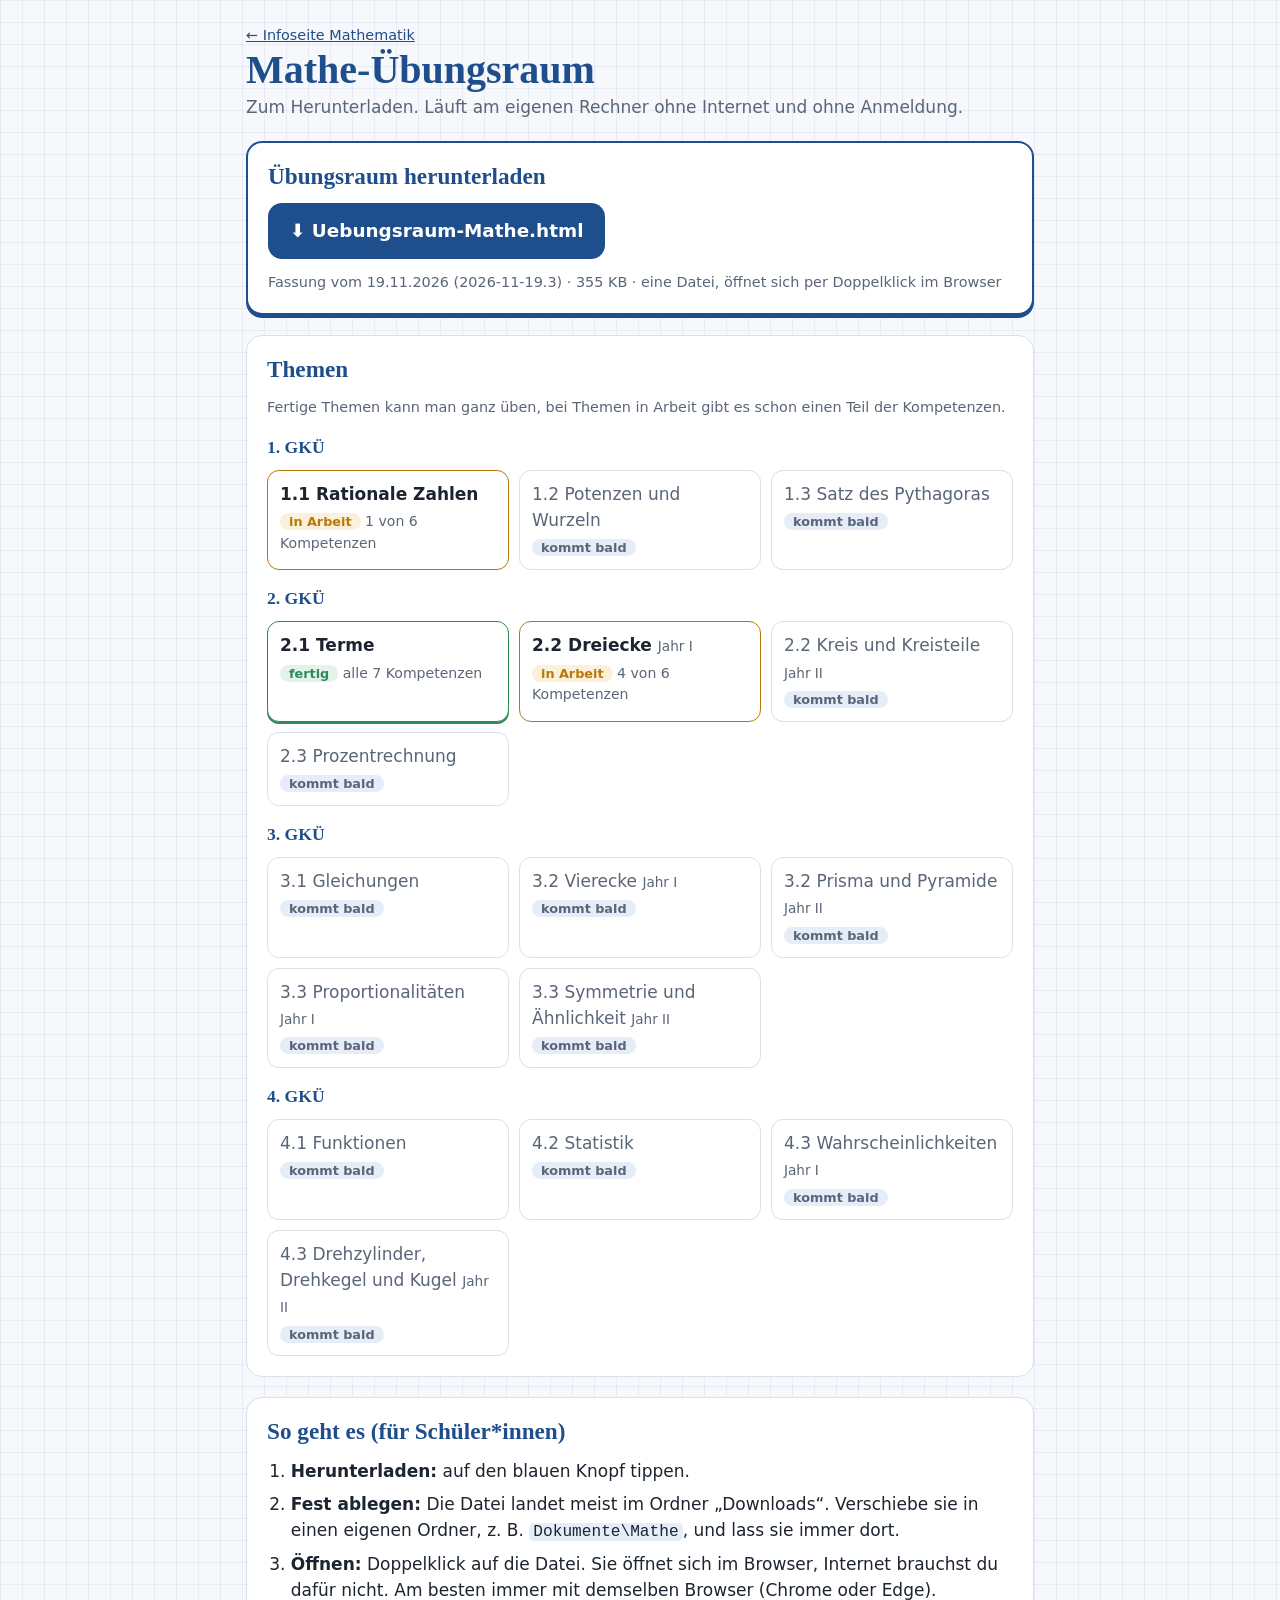
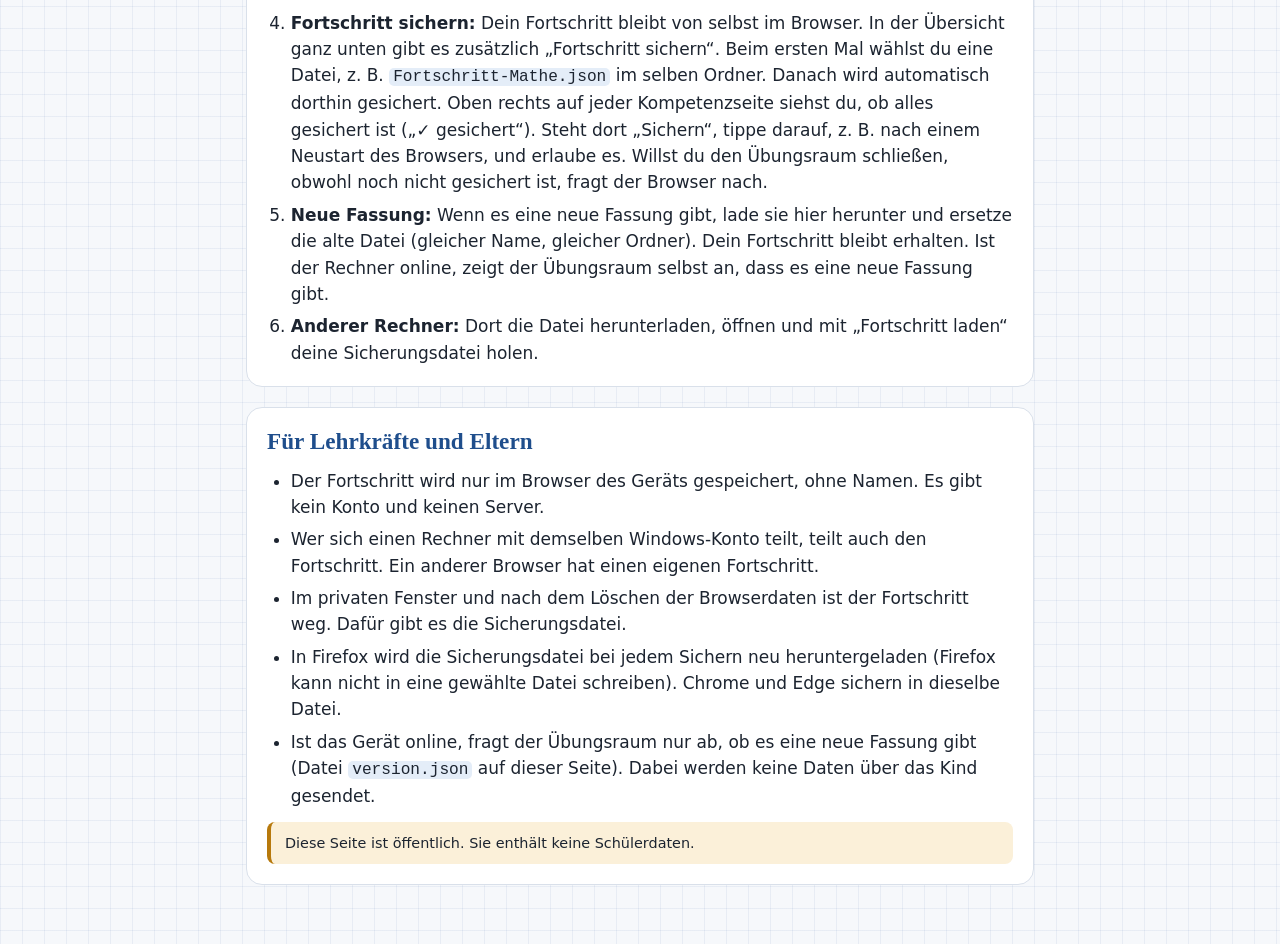
==== mathe/index.html @ cbc471d0 "Übungsraum Mathe: Fassung 2026-11-19.3" ====
<!doctype html>
<html lang="de">
<head>
<meta charset="utf-8">
<meta name="viewport" content="width=device-width, initial-scale=1">
<title>Mathe-Übungsraum 7/8 – Download</title>
<style>
:root{
  --bg:#f6f8fb; --paper:#ffffff; --fg:#1c2430; --muted:#5a6577; --line:#d9e0ea;
  --grid:rgba(40,90,160,.07); --ink:#1f4e8c; --ink-soft:#e4edf8;
  --g:#2e8b57; --g-soft:#e3f3ea; --v:#b7790c; --v-soft:#fbf0d9;
  --f-display:"Roboto Slab", Rockwell, Georgia, serif;
  --f-body:"Segoe UI", system-ui, -apple-system, Roboto, "Helvetica Neue", Arial, sans-serif;
}
@media (prefers-color-scheme:dark){:root:not([data-theme="light"]){
  --bg:#11151c; --paper:#171d26; --fg:#e5e9f0; --muted:#a2acbb; --line:#2b3442;
  --grid:rgba(140,180,240,.06); --ink:#8fb4ec; --ink-soft:#1f2a3a;
  --g:#5cc28a; --g-soft:#183126; --v:#e2ad45; --v-soft:#33280f; color-scheme:dark}}
:root[data-theme="dark"]{
  --bg:#11151c; --paper:#171d26; --fg:#e5e9f0; --muted:#a2acbb; --line:#2b3442;
  --grid:rgba(140,180,240,.06); --ink:#8fb4ec; --ink-soft:#1f2a3a;
  --g:#5cc28a; --g-soft:#183126; --v:#e2ad45; --v-soft:#33280f; color-scheme:dark}
*{box-sizing:border-box}
body{margin:0;color:var(--fg);font:17px/1.55 var(--f-body);background-color:var(--bg);
  background-image:linear-gradient(var(--grid) 1px,transparent 1px),linear-gradient(90deg,var(--grid) 1px,transparent 1px);
  background-size:22px 22px}
.wrap{max-width:820px;margin:0 auto;padding:24px 16px 64px;display:flex;flex-direction:column;gap:20px}
h1,h2,h3{font-family:var(--f-display);color:var(--ink);margin:0;line-height:1.2;text-wrap:balance}
h1{font-size:clamp(1.8rem,5vw,2.5rem)} h2{font-size:1.45rem} h3{font-size:1.1rem;margin-top:6px}
p{margin:0} .muted{color:var(--muted)} .small{font-size:.9rem}
a{color:var(--ink)}
.sheet{background:var(--paper);border:1px solid var(--line);border-radius:16px;padding:20px;display:flex;flex-direction:column;gap:12px}
.download{border:2px solid var(--ink);box-shadow:0 3px 0 var(--ink)}
.knopf{display:inline-block;align-self:flex-start;background:var(--ink);color:var(--paper);font-weight:700;font-size:1.15rem;
  text-decoration:none;border-radius:14px;padding:14px 22px}
.knopf:focus-visible{outline:3px solid var(--v);outline-offset:2px}
.kacheln{display:grid;grid-template-columns:repeat(auto-fill,minmax(220px,1fr));gap:10px}
.kachel{border:1px solid var(--line);border-radius:12px;padding:10px 12px;background:var(--paper)}
.kachel.fertig{border-color:var(--g);box-shadow:0 2px 0 var(--g)}
.kachel.arbeit{border-color:var(--v)}
.kname{font-weight:700} .kachel.bald .kname{font-weight:400;color:var(--muted)}
.jahr{font-weight:400;font-size:.85rem;color:var(--muted)}
.kstand{font-size:.88rem;margin-top:4px}
.marke{font-weight:700;border-radius:99px;padding:1px 9px;font-size:.8rem}
.fertig .marke{background:var(--g-soft);color:var(--g)}
.arbeit .marke{background:var(--v-soft);color:var(--v)}
.bald .marke{background:var(--ink-soft);color:var(--muted)}
ol,ul{margin:0;padding-left:1.4em;display:flex;flex-direction:column;gap:6px}
code{font-size:.95em;background:var(--ink-soft);border-radius:5px;padding:0 4px}
.hinweis{border-left:4px solid var(--v);background:var(--v-soft);border-radius:8px;padding:10px 14px}
</style>
</head>
<body>
<div class="wrap">
<header>
  <p class="small"><a href="../">← Infoseite Mathematik</a></p>
  <h1>Mathe-Übungsraum</h1>
  <p class="muted">Zum Herunterladen. Läuft am eigenen Rechner ohne Internet und ohne Anmeldung.</p>
</header>

<section class="sheet download">
  <h2>Übungsraum herunterladen</h2>
  <a class="knopf" href="Uebungsraum-Mathe.html" download>⬇ Uebungsraum-Mathe.html</a>
  <p class="small muted">Fassung vom 19.11.2026 (2026-11-19.3) · 355 KB · eine Datei, öffnet sich per Doppelklick im Browser</p>
</section>

<section class="sheet">
  <h2>Themen</h2>
  <p class="small muted">Fertige Themen kann man ganz üben, bei Themen in Arbeit gibt es schon einen Teil der Kompetenzen.</p>
<h3>1. GKÜ</h3>
<div class="kacheln">
<div class="kachel arbeit"><div class="kname">1.1 Rationale Zahlen</div><div class="kstand"><span class="marke">in Arbeit</span> <span class="muted">1 von 6 Kompetenzen</span></div></div>
<div class="kachel bald"><div class="kname">1.2 Potenzen und Wurzeln</div><div class="kstand"><span class="marke">kommt bald</span></div></div>
<div class="kachel bald"><div class="kname">1.3 Satz des Pythagoras</div><div class="kstand"><span class="marke">kommt bald</span></div></div>
</div>
<h3>2. GKÜ</h3>
<div class="kacheln">
<div class="kachel fertig"><div class="kname">2.1 Terme</div><div class="kstand"><span class="marke">fertig</span> <span class="muted">alle 7 Kompetenzen</span></div></div>
<div class="kachel arbeit"><div class="kname">2.2 Dreiecke <span class="jahr">Jahr I</span></div><div class="kstand"><span class="marke">in Arbeit</span> <span class="muted">4 von 6 Kompetenzen</span></div></div>
<div class="kachel bald"><div class="kname">2.2 Kreis und Kreisteile <span class="jahr">Jahr II</span></div><div class="kstand"><span class="marke">kommt bald</span></div></div>
<div class="kachel bald"><div class="kname">2.3 Prozentrechnung</div><div class="kstand"><span class="marke">kommt bald</span></div></div>
</div>
<h3>3. GKÜ</h3>
<div class="kacheln">
<div class="kachel bald"><div class="kname">3.1 Gleichungen</div><div class="kstand"><span class="marke">kommt bald</span></div></div>
<div class="kachel bald"><div class="kname">3.2 Vierecke <span class="jahr">Jahr I</span></div><div class="kstand"><span class="marke">kommt bald</span></div></div>
<div class="kachel bald"><div class="kname">3.2 Prisma und Pyramide <span class="jahr">Jahr II</span></div><div class="kstand"><span class="marke">kommt bald</span></div></div>
<div class="kachel bald"><div class="kname">3.3 Proportionalitäten <span class="jahr">Jahr I</span></div><div class="kstand"><span class="marke">kommt bald</span></div></div>
<div class="kachel bald"><div class="kname">3.3 Symmetrie und Ähnlichkeit <span class="jahr">Jahr II</span></div><div class="kstand"><span class="marke">kommt bald</span></div></div>
</div>
<h3>4. GKÜ</h3>
<div class="kacheln">
<div class="kachel bald"><div class="kname">4.1 Funktionen</div><div class="kstand"><span class="marke">kommt bald</span></div></div>
<div class="kachel bald"><div class="kname">4.2 Statistik</div><div class="kstand"><span class="marke">kommt bald</span></div></div>
<div class="kachel bald"><div class="kname">4.3 Wahrscheinlichkeiten <span class="jahr">Jahr I</span></div><div class="kstand"><span class="marke">kommt bald</span></div></div>
<div class="kachel bald"><div class="kname">4.3 Drehzylinder, Drehkegel und Kugel <span class="jahr">Jahr II</span></div><div class="kstand"><span class="marke">kommt bald</span></div></div>
</div>
</section>

<section class="sheet">
  <h2>So geht es (für Schüler*innen)</h2>
  <ol>
    <li><b>Herunterladen:</b> auf den blauen Knopf tippen.</li>
    <li><b>Fest ablegen:</b> Die Datei landet meist im Ordner „Downloads“. Verschiebe sie in einen eigenen Ordner, z. B. <code>Dokumente\Mathe</code>, und lass sie immer dort.</li>
    <li><b>Öffnen:</b> Doppelklick auf die Datei. Sie öffnet sich im Browser, Internet brauchst du dafür nicht. Am besten immer mit demselben Browser (Chrome oder Edge).</li>
    <li><b>Fortschritt sichern:</b> Dein Fortschritt bleibt von selbst im Browser. In der Übersicht ganz unten gibt es zusätzlich „Fortschritt sichern“. Beim ersten Mal wählst du eine Datei, z. B. <code>Fortschritt-Mathe.json</code> im selben Ordner. Danach wird automatisch dorthin gesichert. Oben rechts auf jeder Kompetenzseite siehst du, ob alles gesichert ist („✓ gesichert“). Steht dort „Sichern“, tippe darauf, z. B. nach einem Neustart des Browsers, und erlaube es. Willst du den Übungsraum schließen, obwohl noch nicht gesichert ist, fragt der Browser nach.</li>
    <li><b>Neue Fassung:</b> Wenn es eine neue Fassung gibt, lade sie hier herunter und ersetze die alte Datei (gleicher Name, gleicher Ordner). Dein Fortschritt bleibt erhalten. Ist der Rechner online, zeigt der Übungsraum selbst an, dass es eine neue Fassung gibt.</li>
    <li><b>Anderer Rechner:</b> Dort die Datei herunterladen, öffnen und mit „Fortschritt laden“ deine Sicherungsdatei holen.</li>
  </ol>
</section>

<section class="sheet">
  <h2>Für Lehrkräfte und Eltern</h2>
  <ul>
    <li>Der Fortschritt wird nur im Browser des Geräts gespeichert, ohne Namen. Es gibt kein Konto und keinen Server.</li>
    <li>Wer sich einen Rechner mit demselben Windows-Konto teilt, teilt auch den Fortschritt. Ein anderer Browser hat einen eigenen Fortschritt.</li>
    <li>Im privaten Fenster und nach dem Löschen der Browserdaten ist der Fortschritt weg. Dafür gibt es die Sicherungsdatei.</li>
    <li>In Firefox wird die Sicherungsdatei bei jedem Sichern neu heruntergeladen (Firefox kann nicht in eine gewählte Datei schreiben). Chrome und Edge sichern in dieselbe Datei.</li>
    <li>Ist das Gerät online, fragt der Übungsraum nur ab, ob es eine neue Fassung gibt (Datei <code>version.json</code> auf dieser Seite). Dabei werden keine Daten über das Kind gesendet.</li>
  </ul>
  <p class="hinweis small">Diese Seite ist öffentlich. Sie enthält keine Schülerdaten.</p>
</section>
</div>
</body>
</html>
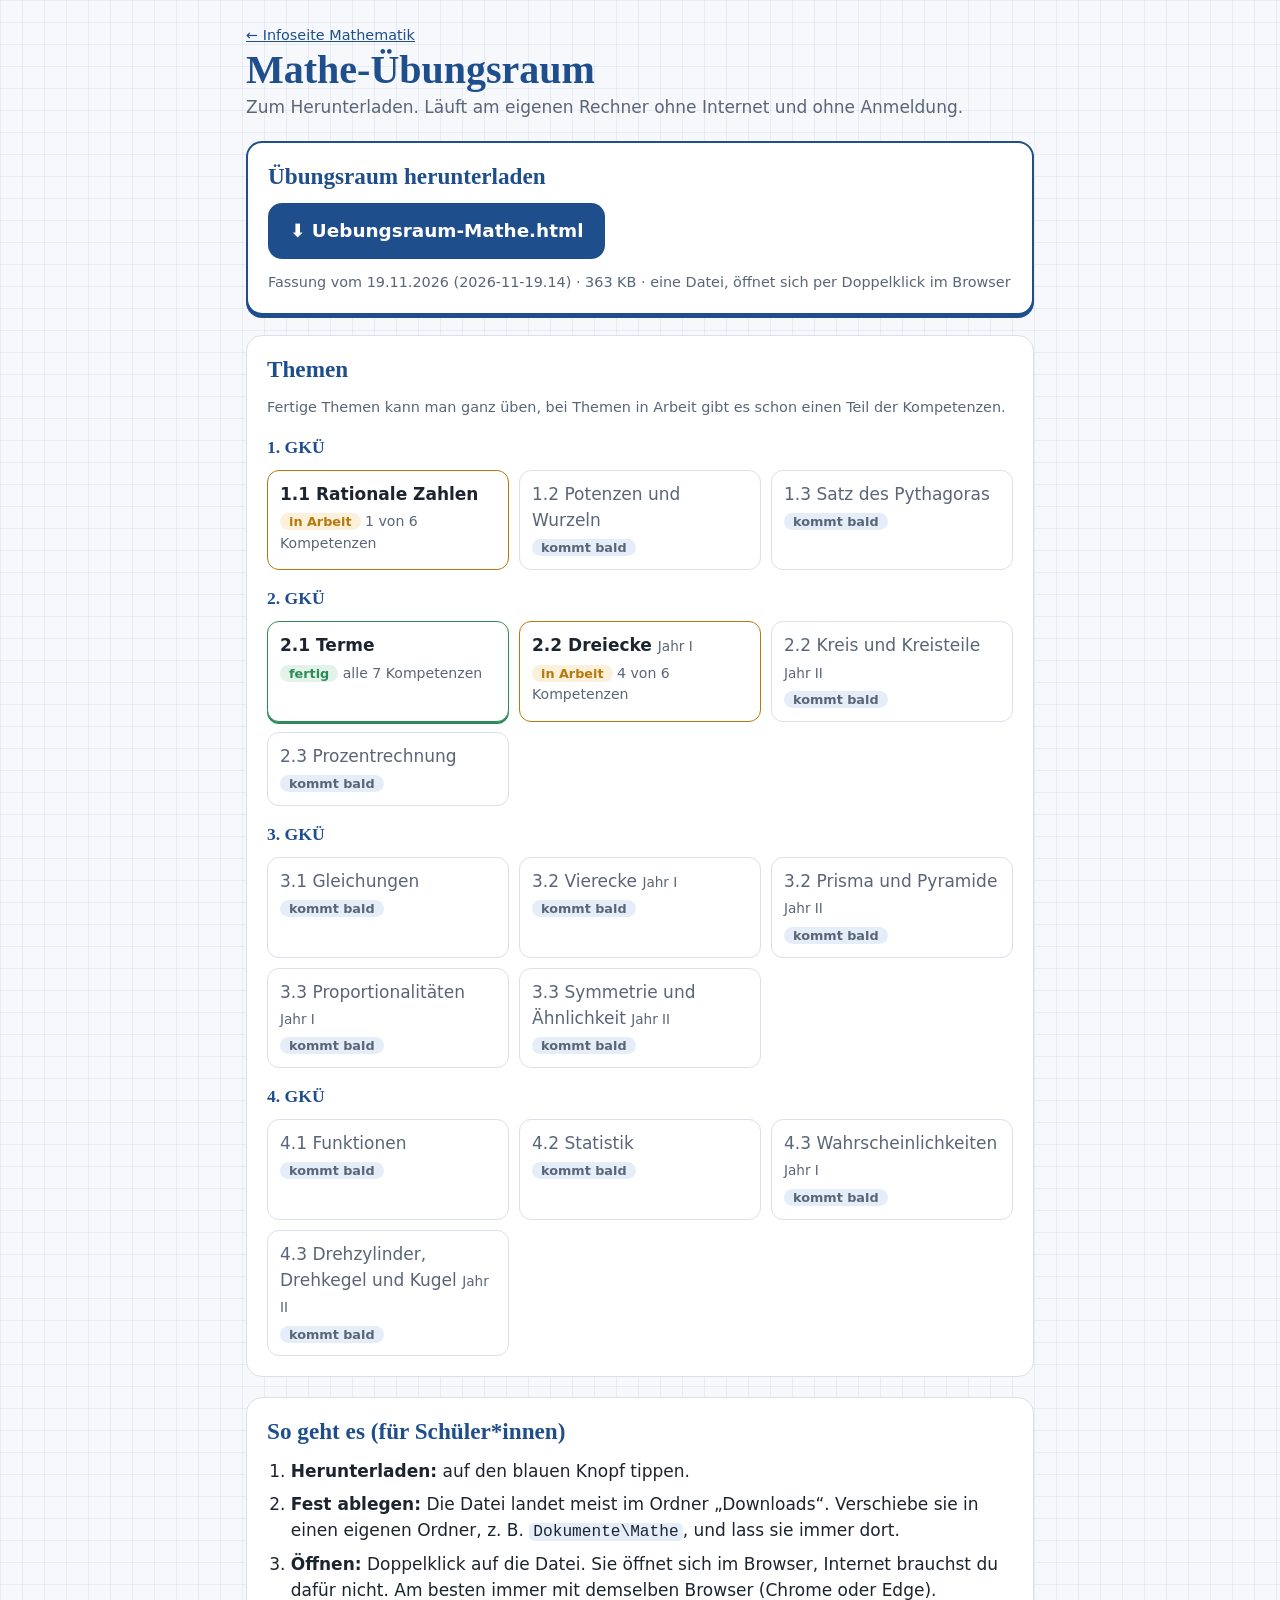
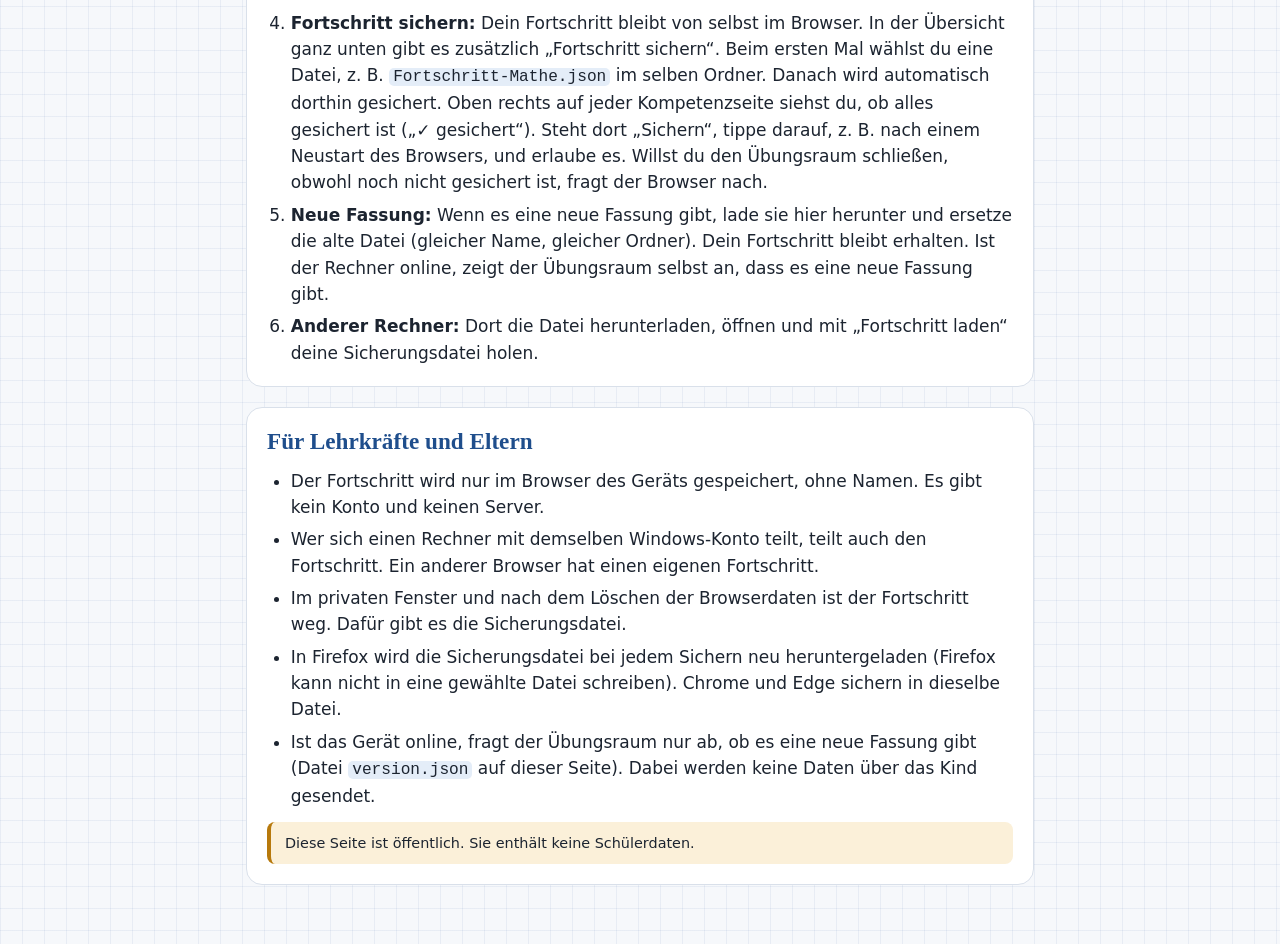
==== commit d1ce2340: "Übungsraum: neue Fassung (Dreiecke: Beschriftungen, gemischte Einheiten)" ====
--- a/mathe/index.html
+++ b/mathe/index.html
@@ -61,7 +61,7 @@
 <section class="sheet download">
   <h2>Übungsraum herunterladen</h2>
   <a class="knopf" href="Uebungsraum-Mathe.html" download>⬇ Uebungsraum-Mathe.html</a>
-  <p class="small muted">Fassung vom 19.11.2026 (2026-11-19.3) · 355 KB · eine Datei, öffnet sich per Doppelklick im Browser</p>
+  <p class="small muted">Fassung vom 19.11.2026 (2026-11-19.14) · 363 KB · eine Datei, öffnet sich per Doppelklick im Browser</p>
 </section>
 
 <section class="sheet">
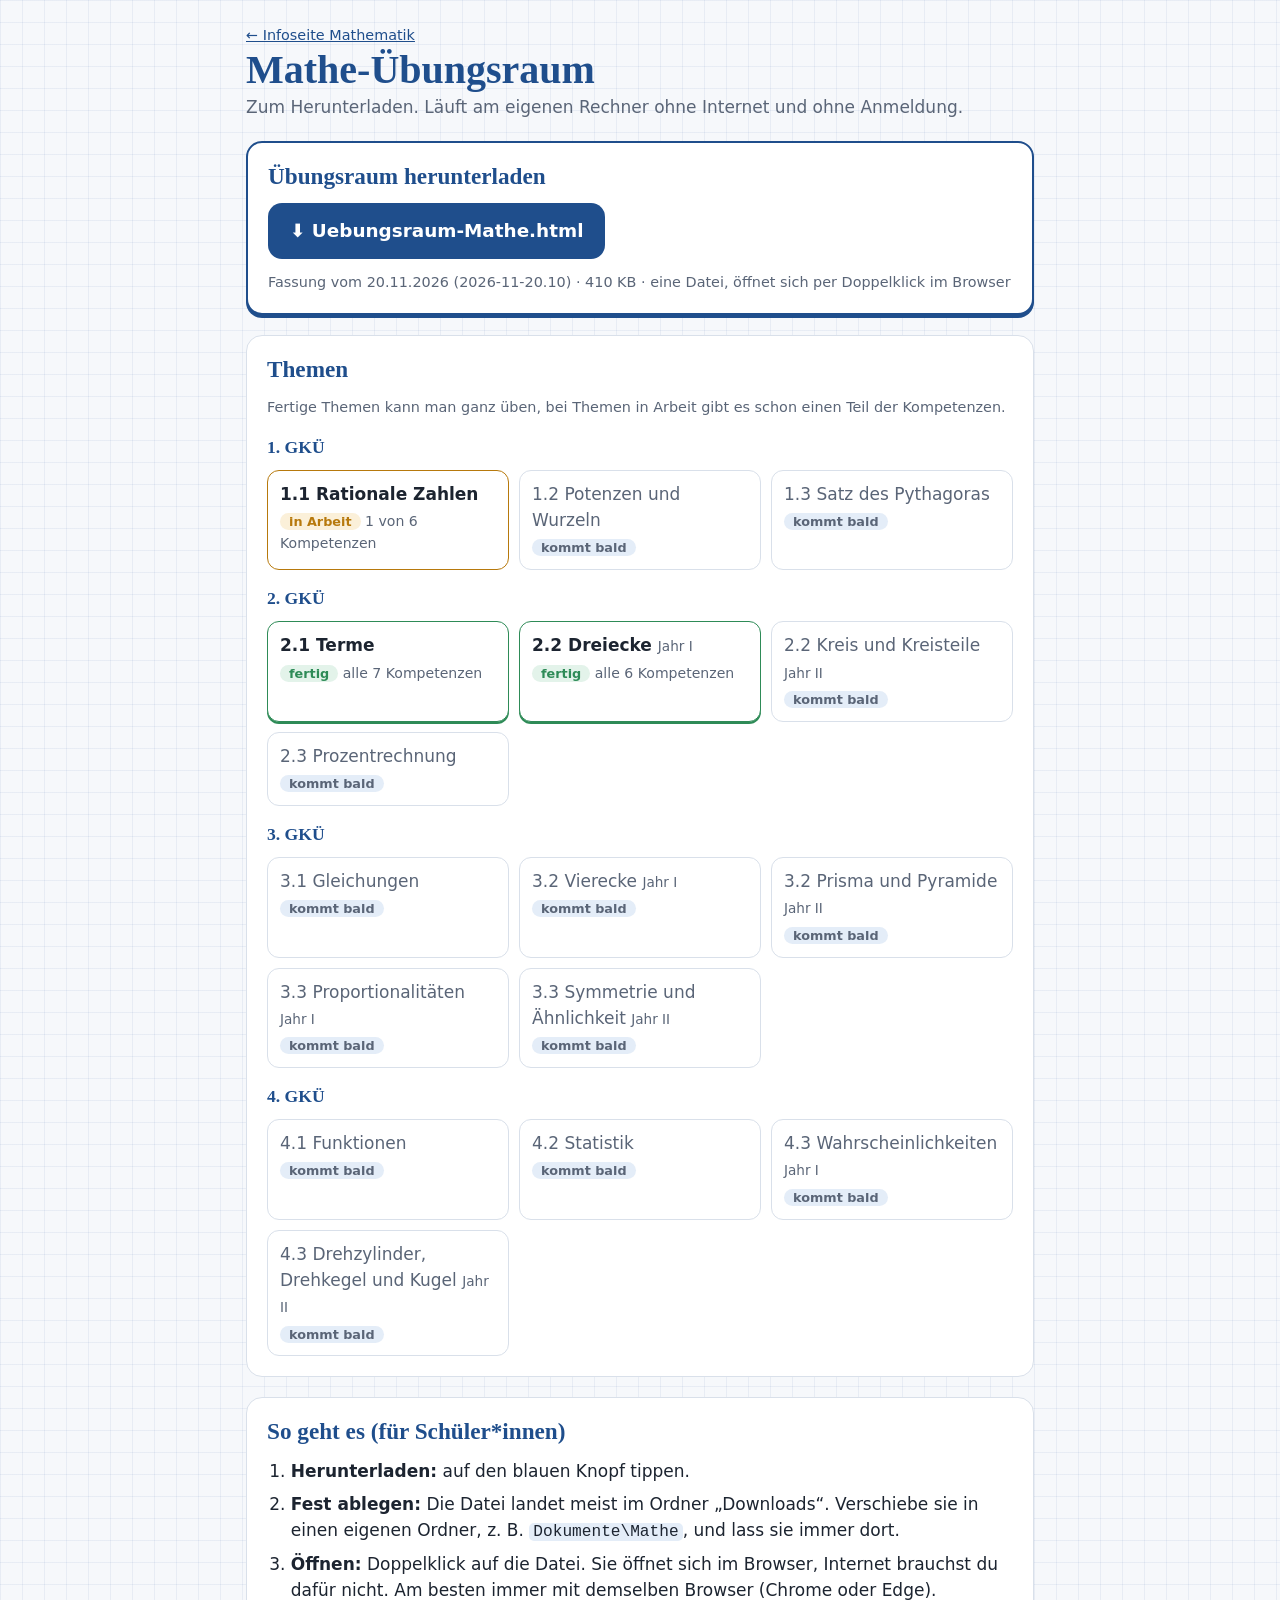
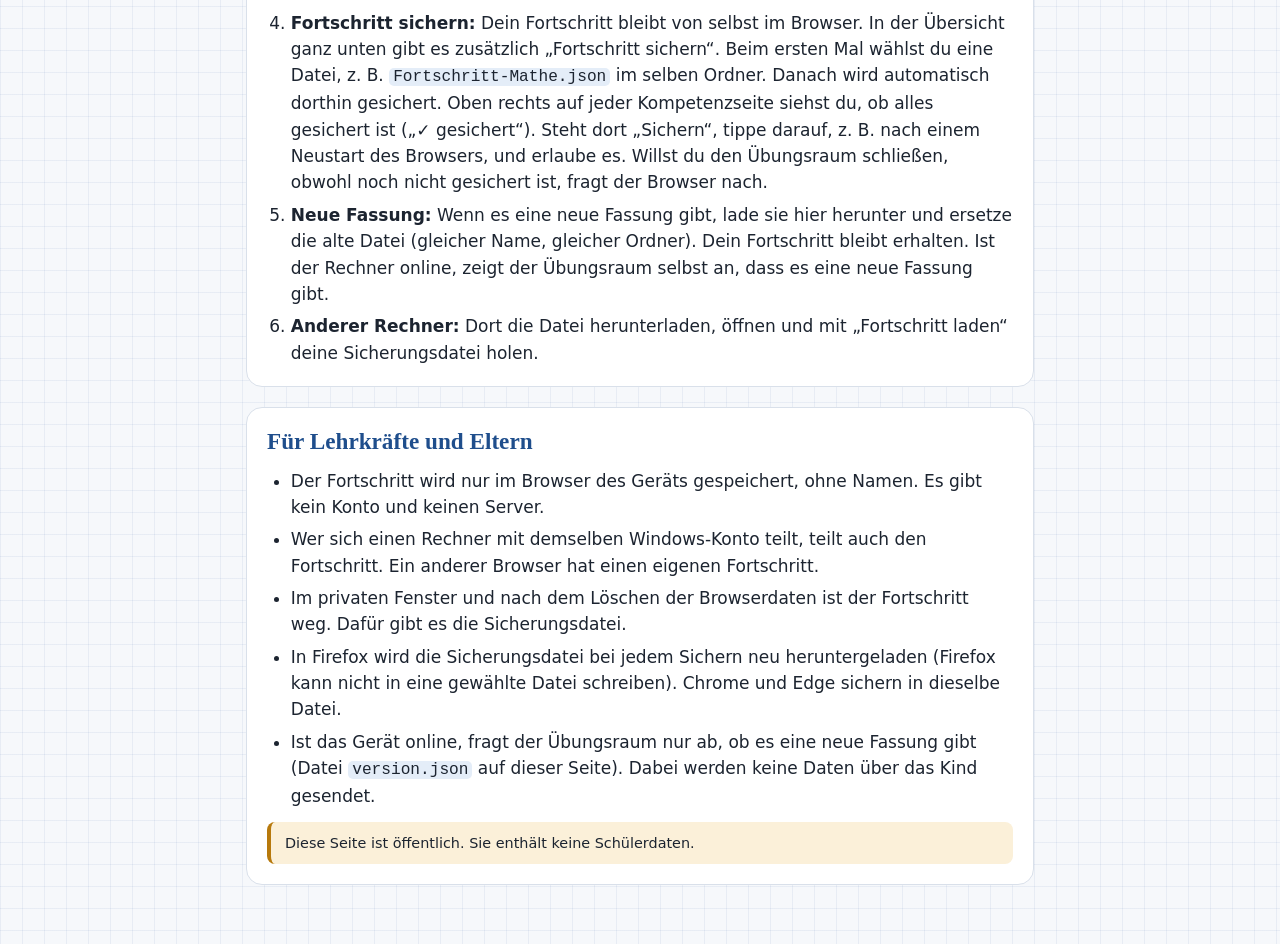
==== commit 6c5a7378: "Übungsraum: neue Fassung 2026-11-20.10 (Dreiecke X1/X2)" ====
--- a/mathe/index.html
+++ b/mathe/index.html
@@ -61,7 +61,7 @@
 <section class="sheet download">
   <h2>Übungsraum herunterladen</h2>
   <a class="knopf" href="Uebungsraum-Mathe.html" download>⬇ Uebungsraum-Mathe.html</a>
-  <p class="small muted">Fassung vom 19.11.2026 (2026-11-19.14) · 363 KB · eine Datei, öffnet sich per Doppelklick im Browser</p>
+  <p class="small muted">Fassung vom 20.11.2026 (2026-11-20.10) · 410 KB · eine Datei, öffnet sich per Doppelklick im Browser</p>
 </section>
 
 <section class="sheet">
@@ -76,7 +76,7 @@
 <h3>2. GKÜ</h3>
 <div class="kacheln">
 <div class="kachel fertig"><div class="kname">2.1 Terme</div><div class="kstand"><span class="marke">fertig</span> <span class="muted">alle 7 Kompetenzen</span></div></div>
-<div class="kachel arbeit"><div class="kname">2.2 Dreiecke <span class="jahr">Jahr I</span></div><div class="kstand"><span class="marke">in Arbeit</span> <span class="muted">4 von 6 Kompetenzen</span></div></div>
+<div class="kachel fertig"><div class="kname">2.2 Dreiecke <span class="jahr">Jahr I</span></div><div class="kstand"><span class="marke">fertig</span> <span class="muted">alle 6 Kompetenzen</span></div></div>
 <div class="kachel bald"><div class="kname">2.2 Kreis und Kreisteile <span class="jahr">Jahr II</span></div><div class="kstand"><span class="marke">kommt bald</span></div></div>
 <div class="kachel bald"><div class="kname">2.3 Prozentrechnung</div><div class="kstand"><span class="marke">kommt bald</span></div></div>
 </div>
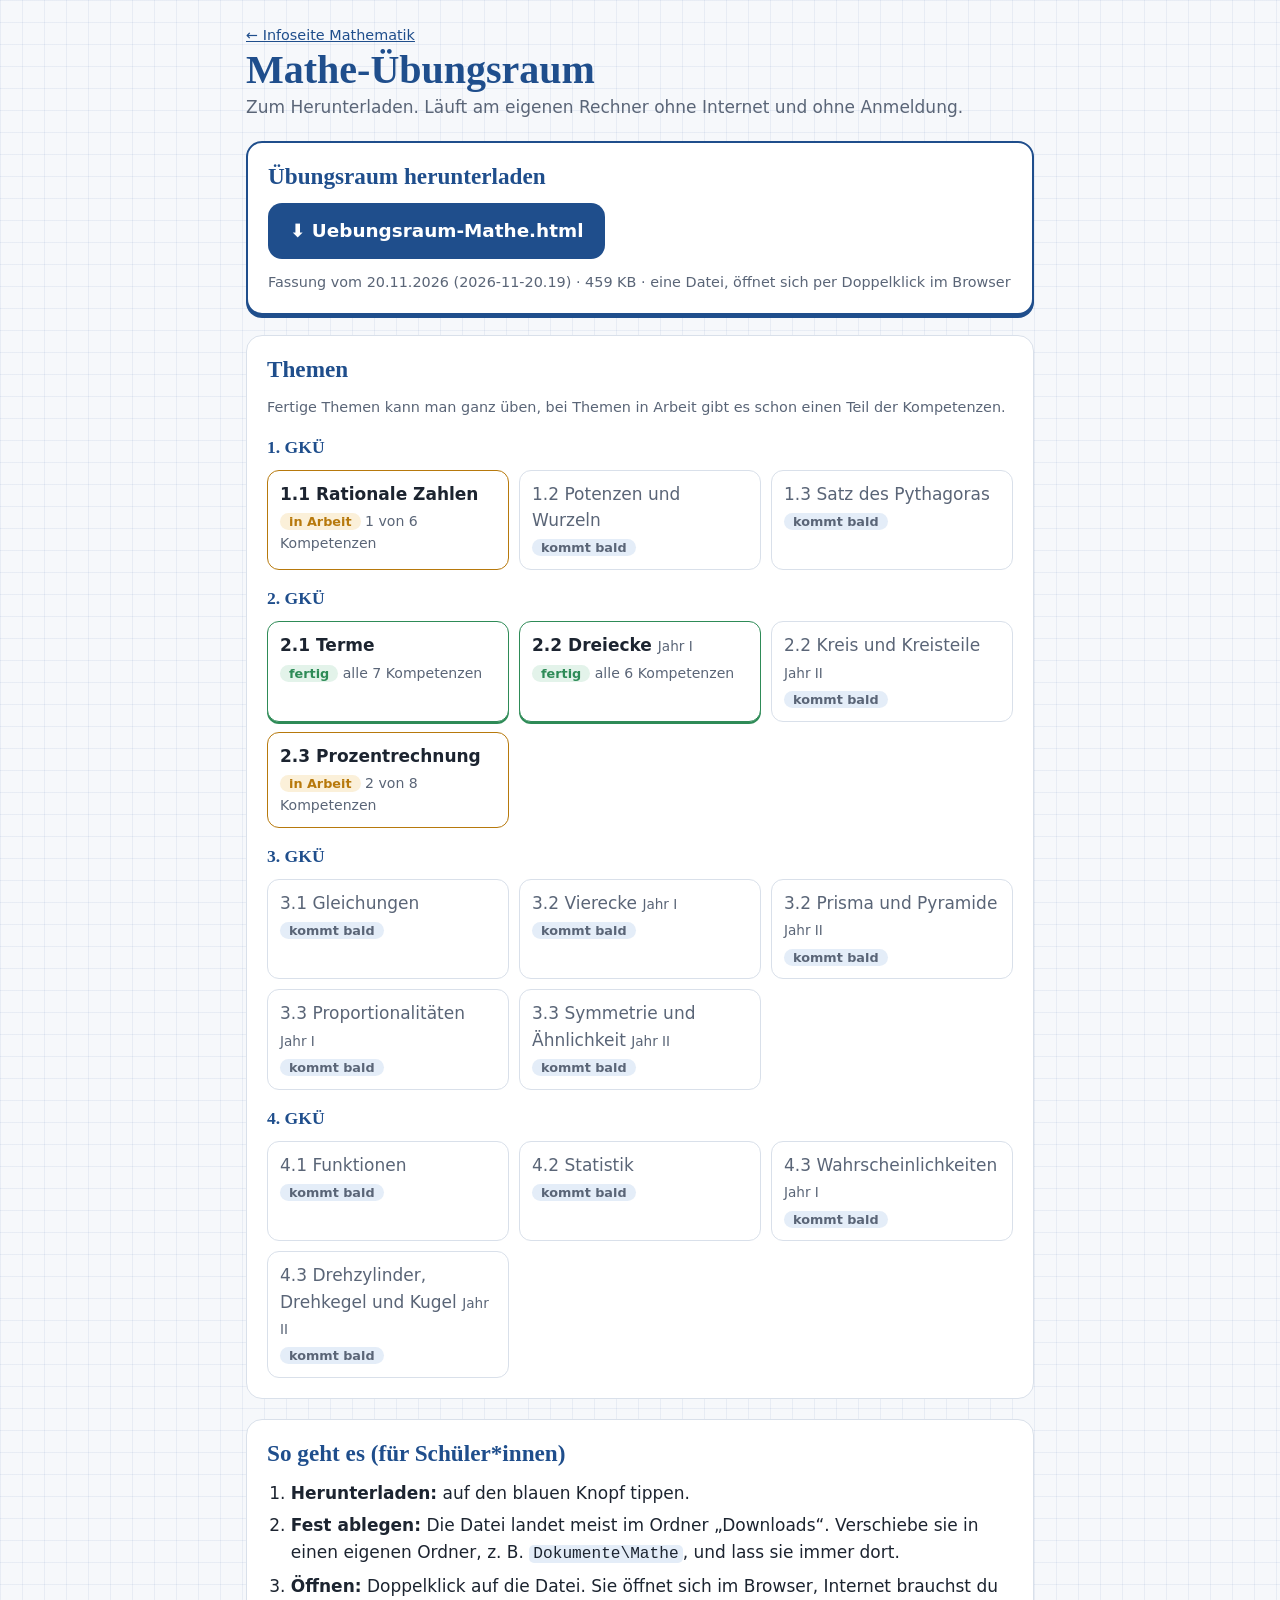
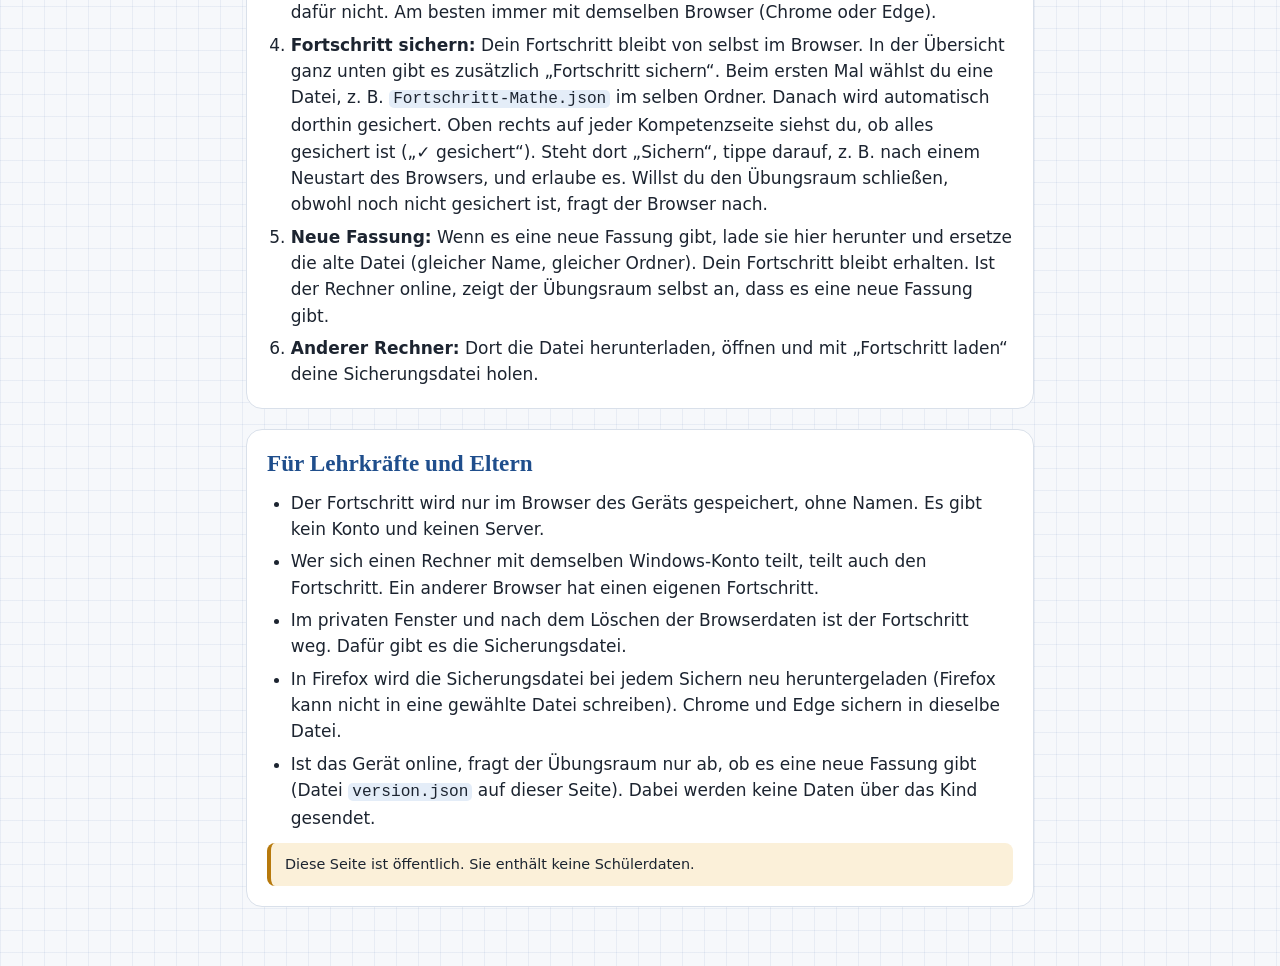
==== commit ac6a1358: "Übungsraum: neue Fassung (Prozentrechnung G1, G2)" ====
--- a/mathe/index.html
+++ b/mathe/index.html
@@ -61,7 +61,7 @@
 <section class="sheet download">
   <h2>Übungsraum herunterladen</h2>
   <a class="knopf" href="Uebungsraum-Mathe.html" download>⬇ Uebungsraum-Mathe.html</a>
-  <p class="small muted">Fassung vom 20.11.2026 (2026-11-20.10) · 410 KB · eine Datei, öffnet sich per Doppelklick im Browser</p>
+  <p class="small muted">Fassung vom 20.11.2026 (2026-11-20.19) · 459 KB · eine Datei, öffnet sich per Doppelklick im Browser</p>
 </section>
 
 <section class="sheet">
@@ -78,7 +78,7 @@
 <div class="kachel fertig"><div class="kname">2.1 Terme</div><div class="kstand"><span class="marke">fertig</span> <span class="muted">alle 7 Kompetenzen</span></div></div>
 <div class="kachel fertig"><div class="kname">2.2 Dreiecke <span class="jahr">Jahr I</span></div><div class="kstand"><span class="marke">fertig</span> <span class="muted">alle 6 Kompetenzen</span></div></div>
 <div class="kachel bald"><div class="kname">2.2 Kreis und Kreisteile <span class="jahr">Jahr II</span></div><div class="kstand"><span class="marke">kommt bald</span></div></div>
-<div class="kachel bald"><div class="kname">2.3 Prozentrechnung</div><div class="kstand"><span class="marke">kommt bald</span></div></div>
+<div class="kachel arbeit"><div class="kname">2.3 Prozentrechnung</div><div class="kstand"><span class="marke">in Arbeit</span> <span class="muted">2 von 8 Kompetenzen</span></div></div>
 </div>
 <h3>3. GKÜ</h3>
 <div class="kacheln">
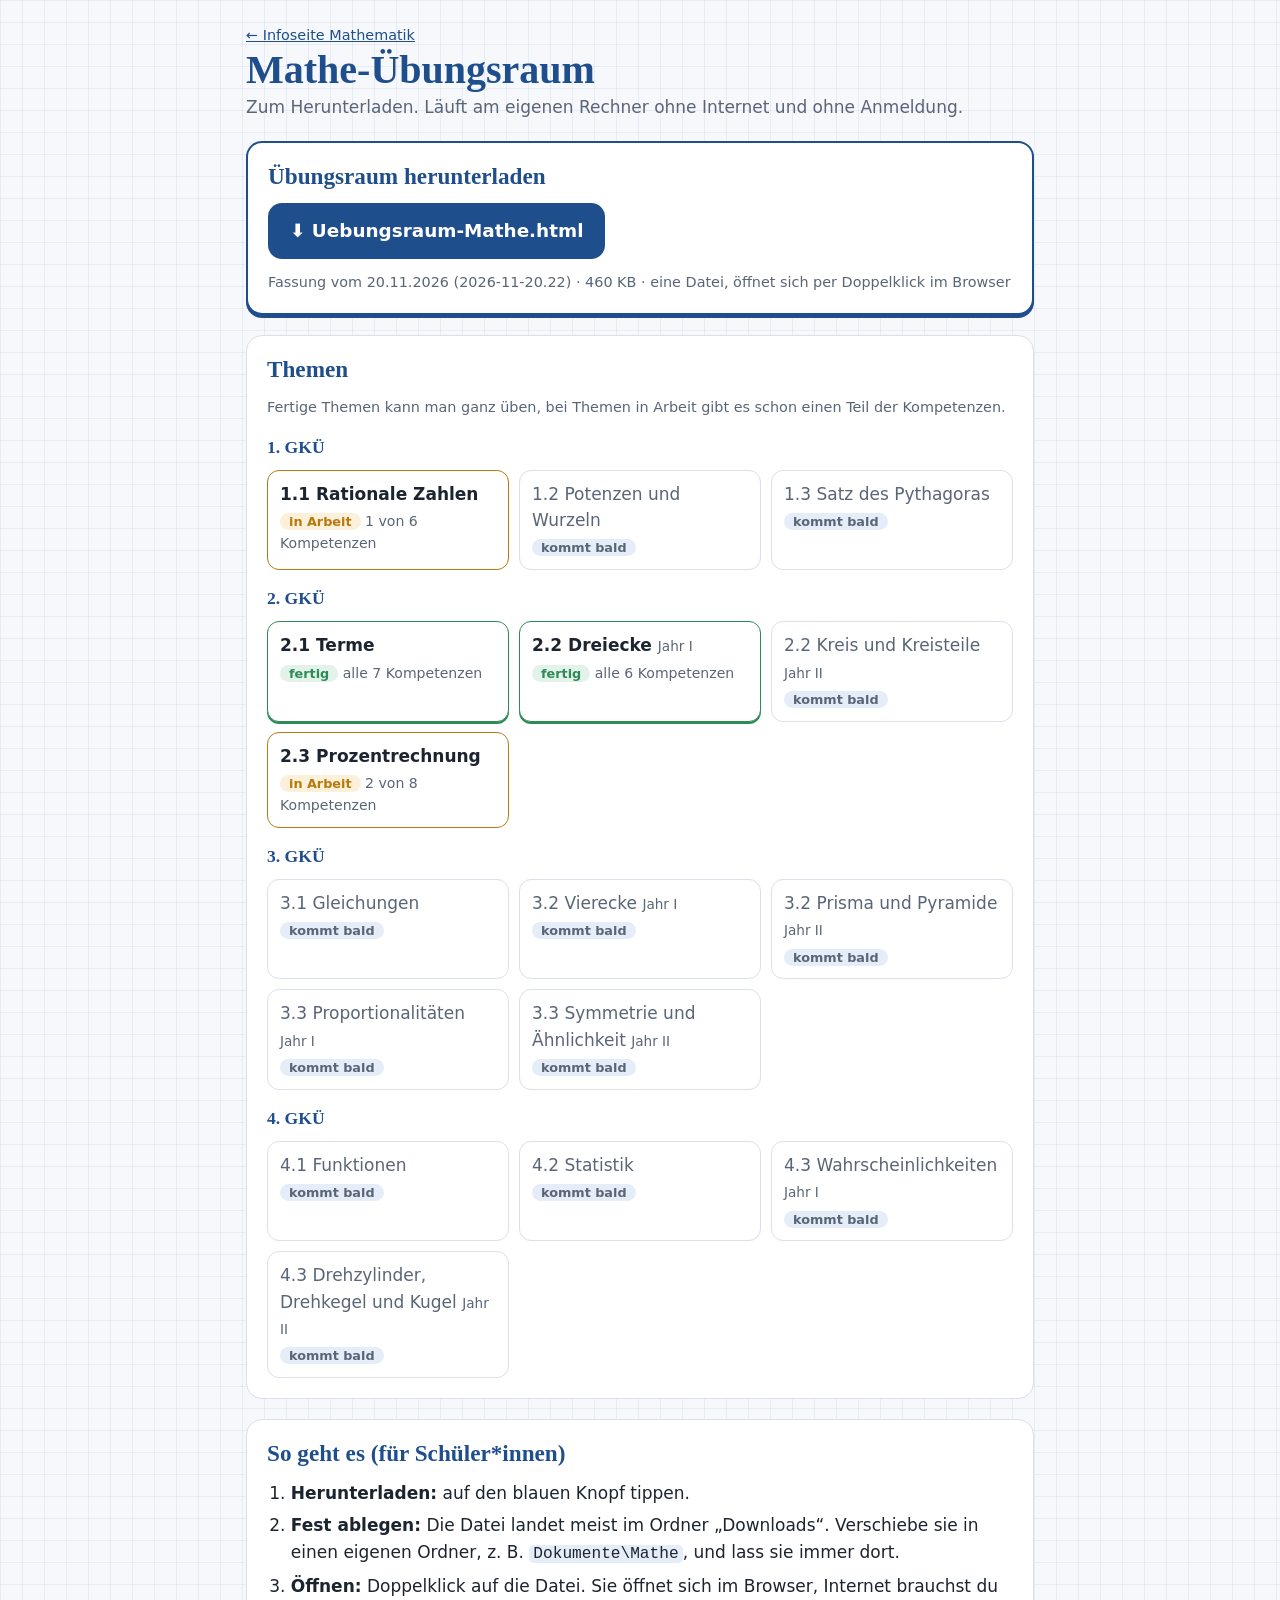
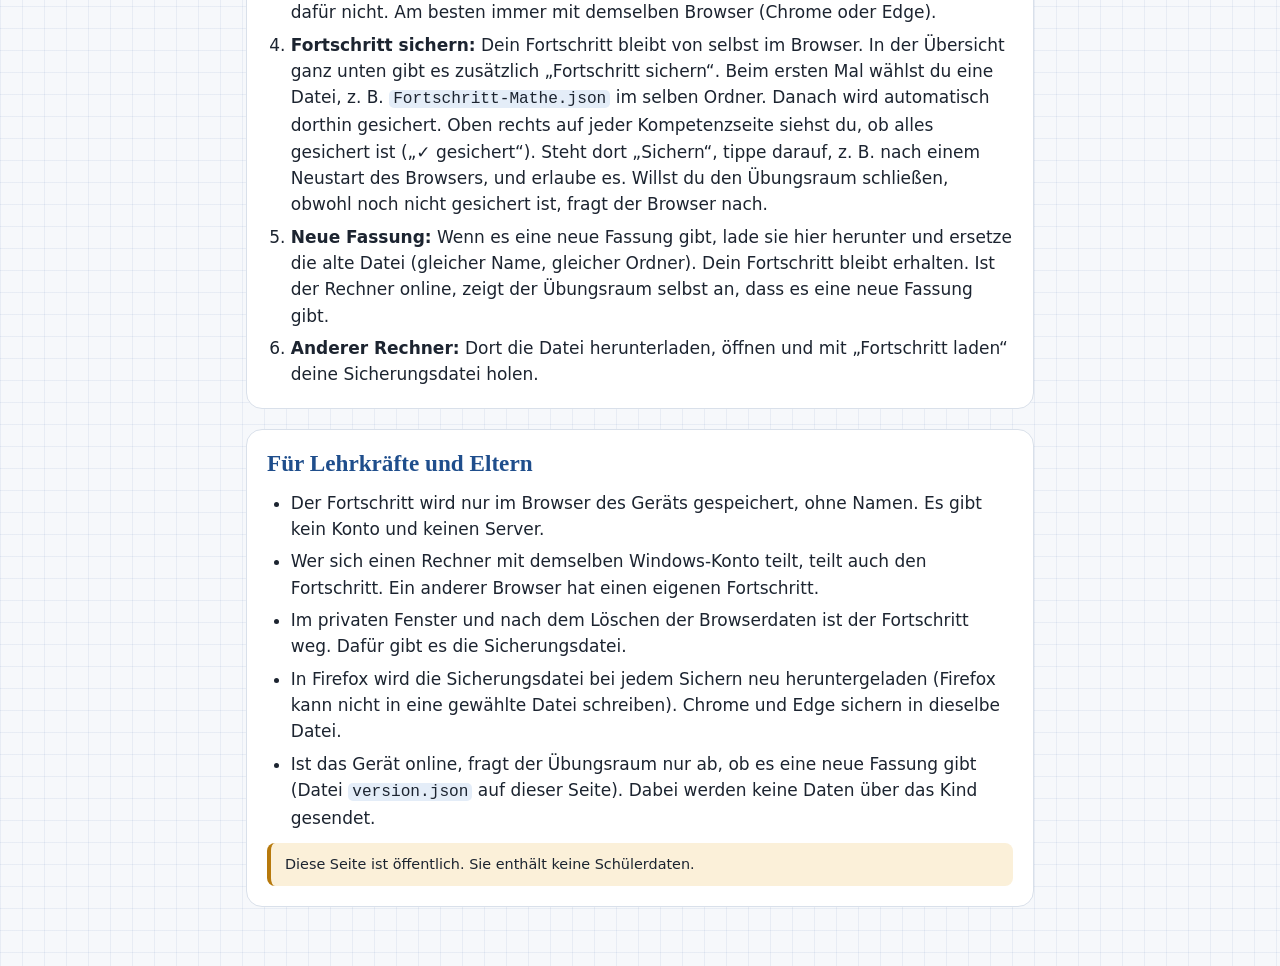
==== commit ea5dc19f: "Übungsraum: neue Fassung (Prozentrechnung G1, G2 nachgebessert)" ====
--- a/mathe/index.html
+++ b/mathe/index.html
@@ -61,7 +61,7 @@
 <section class="sheet download">
   <h2>Übungsraum herunterladen</h2>
   <a class="knopf" href="Uebungsraum-Mathe.html" download>⬇ Uebungsraum-Mathe.html</a>
-  <p class="small muted">Fassung vom 20.11.2026 (2026-11-20.19) · 459 KB · eine Datei, öffnet sich per Doppelklick im Browser</p>
+  <p class="small muted">Fassung vom 20.11.2026 (2026-11-20.22) · 460 KB · eine Datei, öffnet sich per Doppelklick im Browser</p>
 </section>
 
 <section class="sheet">
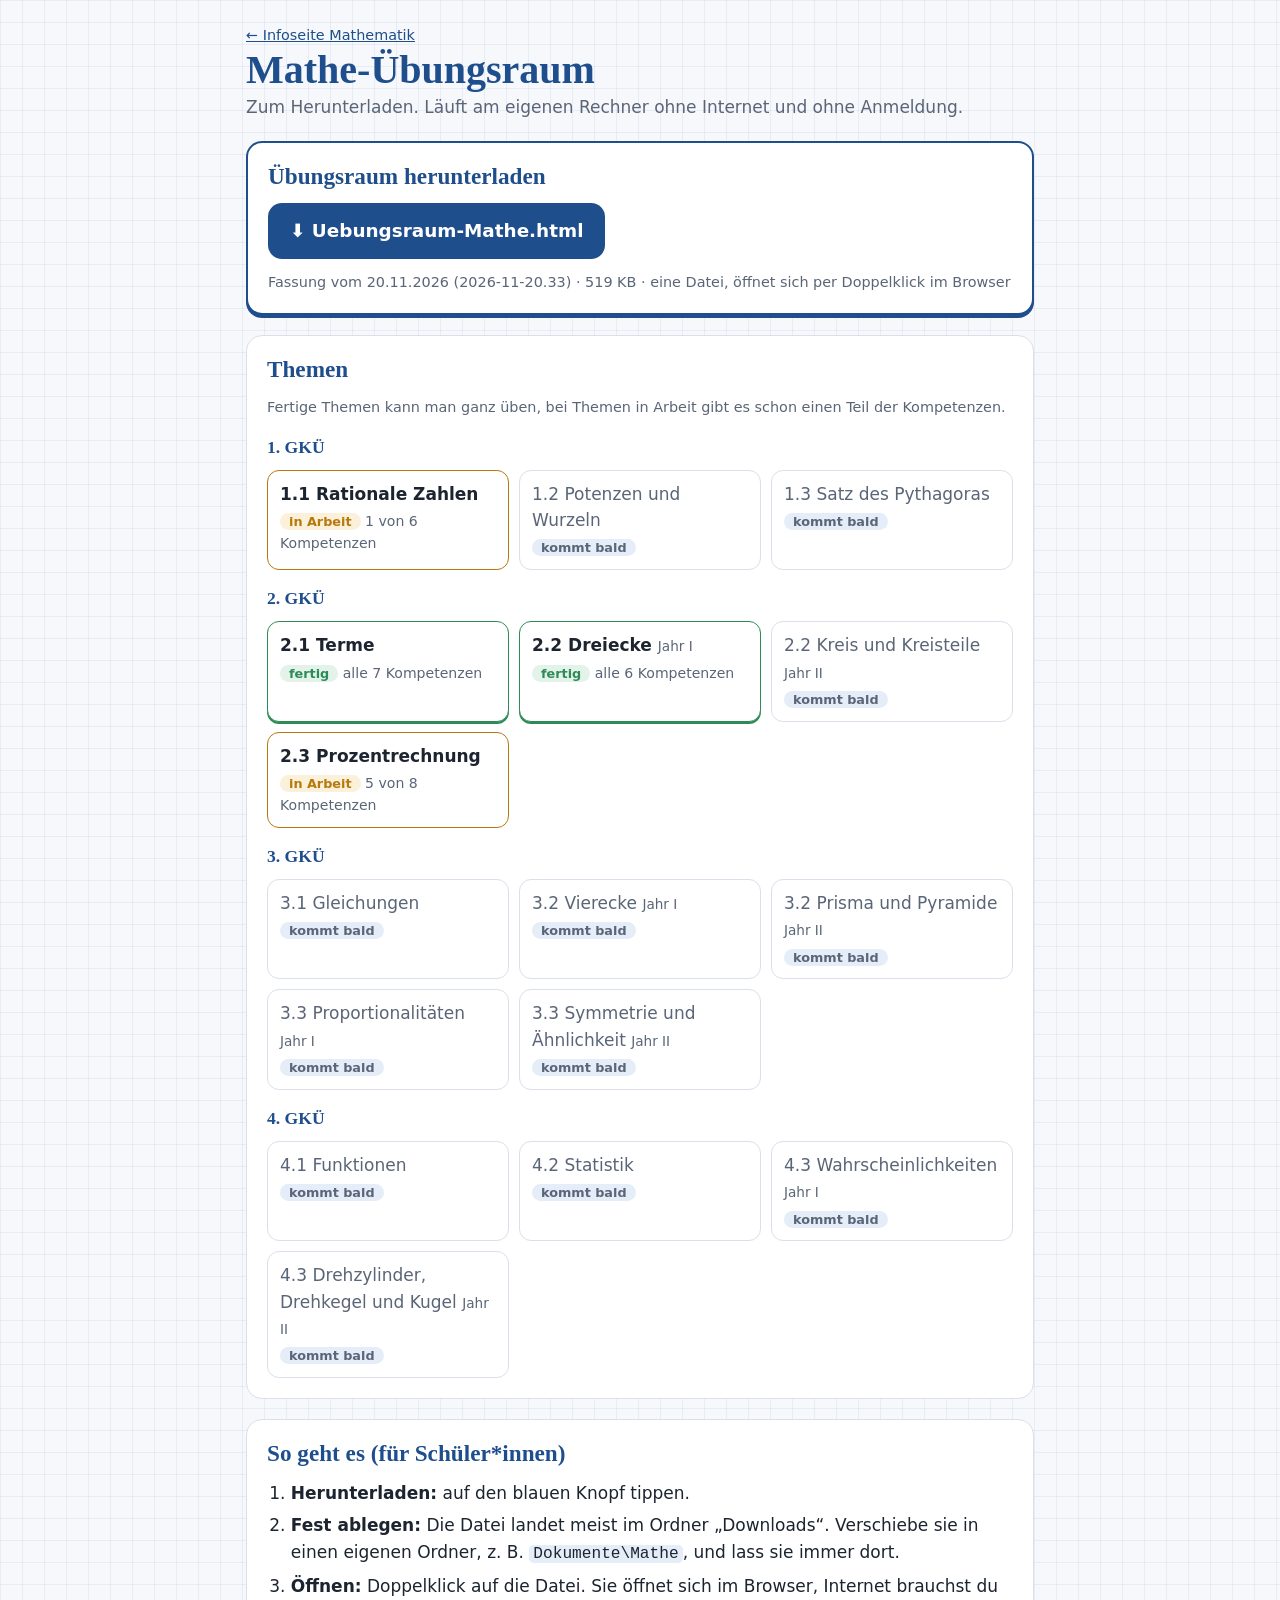
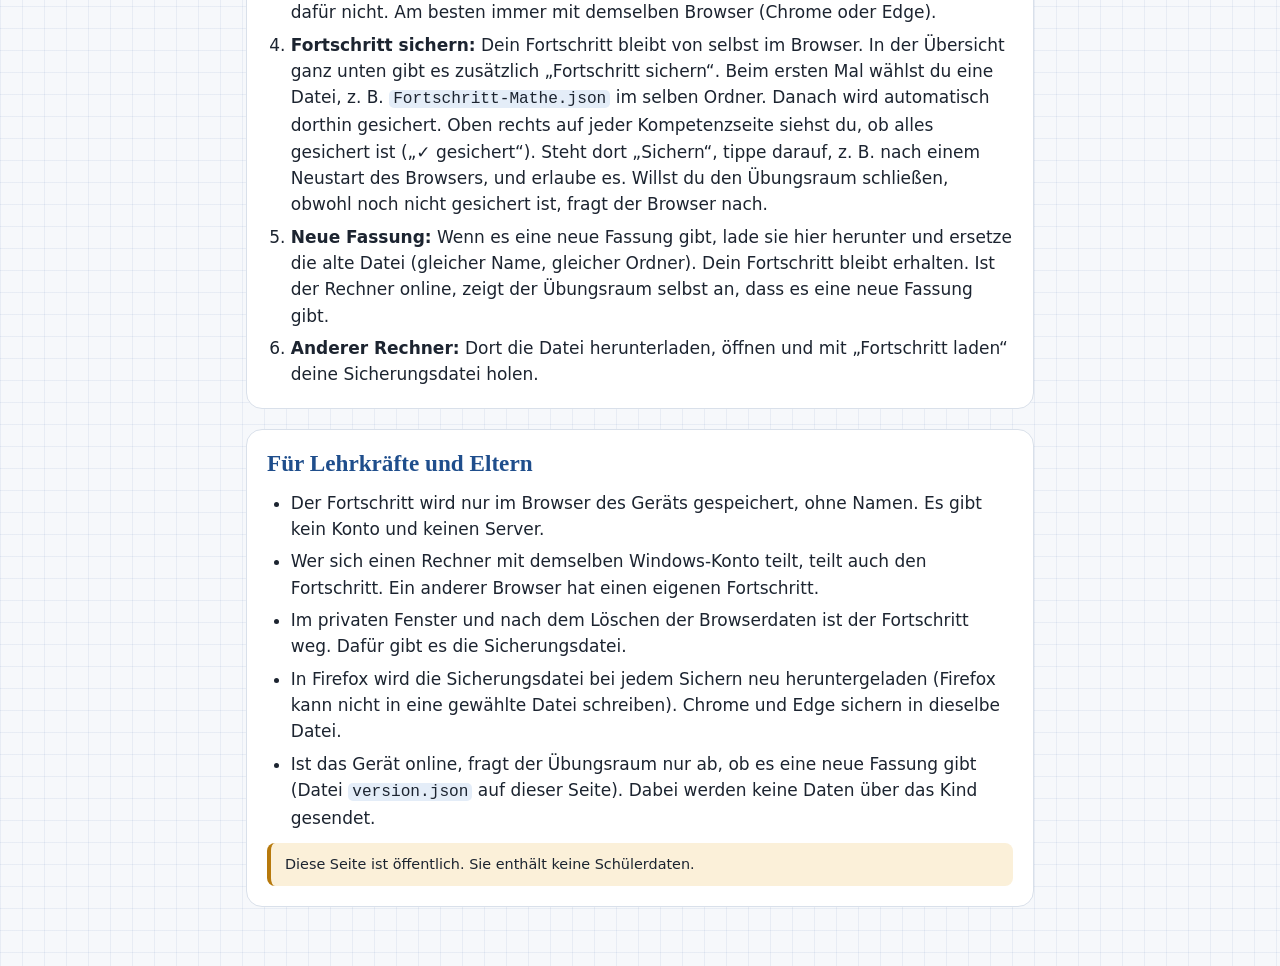
==== commit 8dbd9d7d: "Übungsraum: neue Fassung" ====
--- a/mathe/index.html
+++ b/mathe/index.html
@@ -61,7 +61,7 @@
 <section class="sheet download">
   <h2>Übungsraum herunterladen</h2>
   <a class="knopf" href="Uebungsraum-Mathe.html" download>⬇ Uebungsraum-Mathe.html</a>
-  <p class="small muted">Fassung vom 20.11.2026 (2026-11-20.22) · 460 KB · eine Datei, öffnet sich per Doppelklick im Browser</p>
+  <p class="small muted">Fassung vom 20.11.2026 (2026-11-20.33) · 519 KB · eine Datei, öffnet sich per Doppelklick im Browser</p>
 </section>
 
 <section class="sheet">
@@ -78,7 +78,7 @@
 <div class="kachel fertig"><div class="kname">2.1 Terme</div><div class="kstand"><span class="marke">fertig</span> <span class="muted">alle 7 Kompetenzen</span></div></div>
 <div class="kachel fertig"><div class="kname">2.2 Dreiecke <span class="jahr">Jahr I</span></div><div class="kstand"><span class="marke">fertig</span> <span class="muted">alle 6 Kompetenzen</span></div></div>
 <div class="kachel bald"><div class="kname">2.2 Kreis und Kreisteile <span class="jahr">Jahr II</span></div><div class="kstand"><span class="marke">kommt bald</span></div></div>
-<div class="kachel arbeit"><div class="kname">2.3 Prozentrechnung</div><div class="kstand"><span class="marke">in Arbeit</span> <span class="muted">2 von 8 Kompetenzen</span></div></div>
+<div class="kachel arbeit"><div class="kname">2.3 Prozentrechnung</div><div class="kstand"><span class="marke">in Arbeit</span> <span class="muted">5 von 8 Kompetenzen</span></div></div>
 </div>
 <h3>3. GKÜ</h3>
 <div class="kacheln">
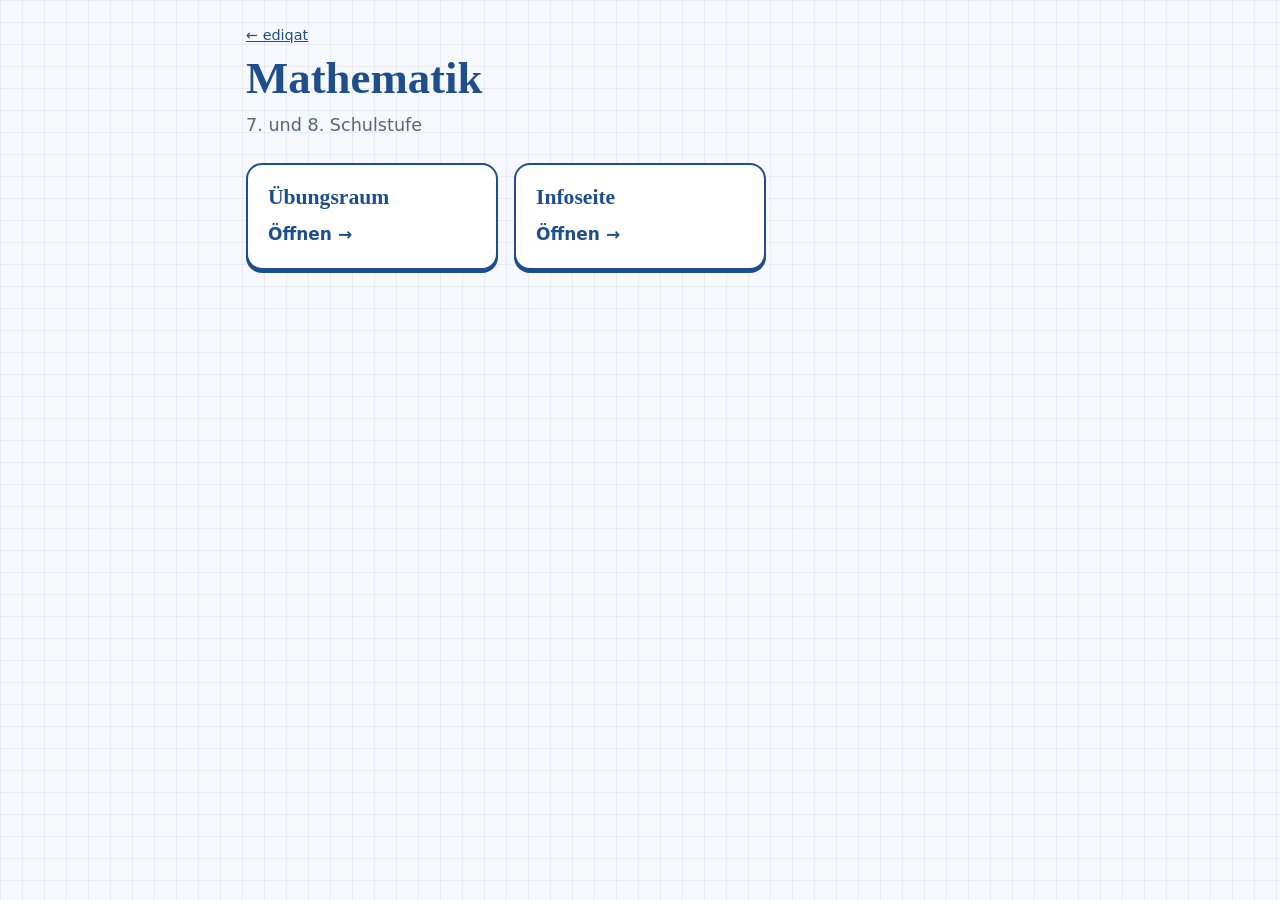
==== commit 466662fc: "Lernportal ediqat: Startseite, Fach-Startseite Mathematik, Bereiche als Unterordner - Startseite „ed" ====
--- a/mathe/index.html
+++ b/mathe/index.html
@@ -1,125 +1,33 @@
 <!doctype html>
+<!--
+  Fach-Startseite Mathematik (https://ediqat.github.io/mathe/). Wird von Hand gepflegt, nicht von bauen.js.
+  Hier bleiben version.json und Uebungsraum-Mathe.html liegen: verteilte Übungsräume fragen /mathe/version.json ab.
+-->
 <html lang="de">
 <head>
 <meta charset="utf-8">
 <meta name="viewport" content="width=device-width, initial-scale=1">
-<title>Mathe-Übungsraum 7/8 – Download</title>
-<style>
-:root{
-  --bg:#f6f8fb; --paper:#ffffff; --fg:#1c2430; --muted:#5a6577; --line:#d9e0ea;
-  --grid:rgba(40,90,160,.07); --ink:#1f4e8c; --ink-soft:#e4edf8;
-  --g:#2e8b57; --g-soft:#e3f3ea; --v:#b7790c; --v-soft:#fbf0d9;
-  --f-display:"Roboto Slab", Rockwell, Georgia, serif;
-  --f-body:"Segoe UI", system-ui, -apple-system, Roboto, "Helvetica Neue", Arial, sans-serif;
-}
-@media (prefers-color-scheme:dark){:root:not([data-theme="light"]){
-  --bg:#11151c; --paper:#171d26; --fg:#e5e9f0; --muted:#a2acbb; --line:#2b3442;
-  --grid:rgba(140,180,240,.06); --ink:#8fb4ec; --ink-soft:#1f2a3a;
-  --g:#5cc28a; --g-soft:#183126; --v:#e2ad45; --v-soft:#33280f; color-scheme:dark}}
-:root[data-theme="dark"]{
-  --bg:#11151c; --paper:#171d26; --fg:#e5e9f0; --muted:#a2acbb; --line:#2b3442;
-  --grid:rgba(140,180,240,.06); --ink:#8fb4ec; --ink-soft:#1f2a3a;
-  --g:#5cc28a; --g-soft:#183126; --v:#e2ad45; --v-soft:#33280f; color-scheme:dark}
-*{box-sizing:border-box}
-body{margin:0;color:var(--fg);font:17px/1.55 var(--f-body);background-color:var(--bg);
-  background-image:linear-gradient(var(--grid) 1px,transparent 1px),linear-gradient(90deg,var(--grid) 1px,transparent 1px);
-  background-size:22px 22px}
-.wrap{max-width:820px;margin:0 auto;padding:24px 16px 64px;display:flex;flex-direction:column;gap:20px}
-h1,h2,h3{font-family:var(--f-display);color:var(--ink);margin:0;line-height:1.2;text-wrap:balance}
-h1{font-size:clamp(1.8rem,5vw,2.5rem)} h2{font-size:1.45rem} h3{font-size:1.1rem;margin-top:6px}
-p{margin:0} .muted{color:var(--muted)} .small{font-size:.9rem}
-a{color:var(--ink)}
-.sheet{background:var(--paper);border:1px solid var(--line);border-radius:16px;padding:20px;display:flex;flex-direction:column;gap:12px}
-.download{border:2px solid var(--ink);box-shadow:0 3px 0 var(--ink)}
-.knopf{display:inline-block;align-self:flex-start;background:var(--ink);color:var(--paper);font-weight:700;font-size:1.15rem;
-  text-decoration:none;border-radius:14px;padding:14px 22px}
-.knopf:focus-visible{outline:3px solid var(--v);outline-offset:2px}
-.kacheln{display:grid;grid-template-columns:repeat(auto-fill,minmax(220px,1fr));gap:10px}
-.kachel{border:1px solid var(--line);border-radius:12px;padding:10px 12px;background:var(--paper)}
-.kachel.fertig{border-color:var(--g);box-shadow:0 2px 0 var(--g)}
-.kachel.arbeit{border-color:var(--v)}
-.kname{font-weight:700} .kachel.bald .kname{font-weight:400;color:var(--muted)}
-.jahr{font-weight:400;font-size:.85rem;color:var(--muted)}
-.kstand{font-size:.88rem;margin-top:4px}
-.marke{font-weight:700;border-radius:99px;padding:1px 9px;font-size:.8rem}
-.fertig .marke{background:var(--g-soft);color:var(--g)}
-.arbeit .marke{background:var(--v-soft);color:var(--v)}
-.bald .marke{background:var(--ink-soft);color:var(--muted)}
-ol,ul{margin:0;padding-left:1.4em;display:flex;flex-direction:column;gap:6px}
-code{font-size:.95em;background:var(--ink-soft);border-radius:5px;padding:0 4px}
-.hinweis{border-left:4px solid var(--v);background:var(--v-soft);border-radius:8px;padding:10px 14px}
-</style>
+<title>Mathematik – ediqat</title>
+<link rel="stylesheet" href="../stil.css">
 </head>
 <body>
 <div class="wrap">
 <header>
-  <p class="small"><a href="../">← Infoseite Mathematik</a></p>
-  <h1>Mathe-Übungsraum</h1>
-  <p class="muted">Zum Herunterladen. Läuft am eigenen Rechner ohne Internet und ohne Anmeldung.</p>
+  <p class="zurueck"><a href="../index.html">← ediqat</a></p>
+  <h1>Mathematik</h1>
+  <p class="lead">7. und 8. Schulstufe</p>
 </header>
 
-<section class="sheet download">
-  <h2>Übungsraum herunterladen</h2>
-  <a class="knopf" href="Uebungsraum-Mathe.html" download>⬇ Uebungsraum-Mathe.html</a>
-  <p class="small muted">Fassung vom 20.11.2026 (2026-11-20.33) · 519 KB · eine Datei, öffnet sich per Doppelklick im Browser</p>
-</section>
-
-<section class="sheet">
-  <h2>Themen</h2>
-  <p class="small muted">Fertige Themen kann man ganz üben, bei Themen in Arbeit gibt es schon einen Teil der Kompetenzen.</p>
-<h3>1. GKÜ</h3>
-<div class="kacheln">
-<div class="kachel arbeit"><div class="kname">1.1 Rationale Zahlen</div><div class="kstand"><span class="marke">in Arbeit</span> <span class="muted">1 von 6 Kompetenzen</span></div></div>
-<div class="kachel bald"><div class="kname">1.2 Potenzen und Wurzeln</div><div class="kstand"><span class="marke">kommt bald</span></div></div>
-<div class="kachel bald"><div class="kname">1.3 Satz des Pythagoras</div><div class="kstand"><span class="marke">kommt bald</span></div></div>
-</div>
-<h3>2. GKÜ</h3>
-<div class="kacheln">
-<div class="kachel fertig"><div class="kname">2.1 Terme</div><div class="kstand"><span class="marke">fertig</span> <span class="muted">alle 7 Kompetenzen</span></div></div>
-<div class="kachel fertig"><div class="kname">2.2 Dreiecke <span class="jahr">Jahr I</span></div><div class="kstand"><span class="marke">fertig</span> <span class="muted">alle 6 Kompetenzen</span></div></div>
-<div class="kachel bald"><div class="kname">2.2 Kreis und Kreisteile <span class="jahr">Jahr II</span></div><div class="kstand"><span class="marke">kommt bald</span></div></div>
-<div class="kachel arbeit"><div class="kname">2.3 Prozentrechnung</div><div class="kstand"><span class="marke">in Arbeit</span> <span class="muted">5 von 8 Kompetenzen</span></div></div>
-</div>
-<h3>3. GKÜ</h3>
-<div class="kacheln">
-<div class="kachel bald"><div class="kname">3.1 Gleichungen</div><div class="kstand"><span class="marke">kommt bald</span></div></div>
-<div class="kachel bald"><div class="kname">3.2 Vierecke <span class="jahr">Jahr I</span></div><div class="kstand"><span class="marke">kommt bald</span></div></div>
-<div class="kachel bald"><div class="kname">3.2 Prisma und Pyramide <span class="jahr">Jahr II</span></div><div class="kstand"><span class="marke">kommt bald</span></div></div>
-<div class="kachel bald"><div class="kname">3.3 Proportionalitäten <span class="jahr">Jahr I</span></div><div class="kstand"><span class="marke">kommt bald</span></div></div>
-<div class="kachel bald"><div class="kname">3.3 Symmetrie und Ähnlichkeit <span class="jahr">Jahr II</span></div><div class="kstand"><span class="marke">kommt bald</span></div></div>
-</div>
-<h3>4. GKÜ</h3>
-<div class="kacheln">
-<div class="kachel bald"><div class="kname">4.1 Funktionen</div><div class="kstand"><span class="marke">kommt bald</span></div></div>
-<div class="kachel bald"><div class="kname">4.2 Statistik</div><div class="kstand"><span class="marke">kommt bald</span></div></div>
-<div class="kachel bald"><div class="kname">4.3 Wahrscheinlichkeiten <span class="jahr">Jahr I</span></div><div class="kstand"><span class="marke">kommt bald</span></div></div>
-<div class="kachel bald"><div class="kname">4.3 Drehzylinder, Drehkegel und Kugel <span class="jahr">Jahr II</span></div><div class="kstand"><span class="marke">kommt bald</span></div></div>
-</div>
-</section>
-
-<section class="sheet">
-  <h2>So geht es (für Schüler*innen)</h2>
-  <ol>
-    <li><b>Herunterladen:</b> auf den blauen Knopf tippen.</li>
-    <li><b>Fest ablegen:</b> Die Datei landet meist im Ordner „Downloads“. Verschiebe sie in einen eigenen Ordner, z. B. <code>Dokumente\Mathe</code>, und lass sie immer dort.</li>
-    <li><b>Öffnen:</b> Doppelklick auf die Datei. Sie öffnet sich im Browser, Internet brauchst du dafür nicht. Am besten immer mit demselben Browser (Chrome oder Edge).</li>
-    <li><b>Fortschritt sichern:</b> Dein Fortschritt bleibt von selbst im Browser. In der Übersicht ganz unten gibt es zusätzlich „Fortschritt sichern“. Beim ersten Mal wählst du eine Datei, z. B. <code>Fortschritt-Mathe.json</code> im selben Ordner. Danach wird automatisch dorthin gesichert. Oben rechts auf jeder Kompetenzseite siehst du, ob alles gesichert ist („✓ gesichert“). Steht dort „Sichern“, tippe darauf, z. B. nach einem Neustart des Browsers, und erlaube es. Willst du den Übungsraum schließen, obwohl noch nicht gesichert ist, fragt der Browser nach.</li>
-    <li><b>Neue Fassung:</b> Wenn es eine neue Fassung gibt, lade sie hier herunter und ersetze die alte Datei (gleicher Name, gleicher Ordner). Dein Fortschritt bleibt erhalten. Ist der Rechner online, zeigt der Übungsraum selbst an, dass es eine neue Fassung gibt.</li>
-    <li><b>Anderer Rechner:</b> Dort die Datei herunterladen, öffnen und mit „Fortschritt laden“ deine Sicherungsdatei holen.</li>
-  </ol>
-</section>
-
-<section class="sheet">
-  <h2>Für Lehrkräfte und Eltern</h2>
-  <ul>
-    <li>Der Fortschritt wird nur im Browser des Geräts gespeichert, ohne Namen. Es gibt kein Konto und keinen Server.</li>
-    <li>Wer sich einen Rechner mit demselben Windows-Konto teilt, teilt auch den Fortschritt. Ein anderer Browser hat einen eigenen Fortschritt.</li>
-    <li>Im privaten Fenster und nach dem Löschen der Browserdaten ist der Fortschritt weg. Dafür gibt es die Sicherungsdatei.</li>
-    <li>In Firefox wird die Sicherungsdatei bei jedem Sichern neu heruntergeladen (Firefox kann nicht in eine gewählte Datei schreiben). Chrome und Edge sichern in dieselbe Datei.</li>
-    <li>Ist das Gerät online, fragt der Übungsraum nur ab, ob es eine neue Fassung gibt (Datei <code>version.json</code> auf dieser Seite). Dabei werden keine Daten über das Kind gesendet.</li>
-  </ul>
-  <p class="hinweis small">Diese Seite ist öffentlich. Sie enthält keine Schülerdaten.</p>
-</section>
+<main class="kacheln">
+  <a class="kachel" href="uebungsraum/index.html">
+    <h2>Übungsraum</h2>
+    <span class="los">Öffnen →</span>
+  </a>
+  <a class="kachel" href="info/index.html">
+    <h2>Infoseite</h2>
+    <span class="los">Öffnen →</span>
+  </a>
+</main>
 </div>
 </body>
 </html>
--- a/stil.css
+++ b/stil.css
@@ -0,0 +1,35 @@
+/* Gemeinsames Aussehen der Portalseiten (Startseite, Fach-Startseiten, Vorlage).
+   Karopapier-Heftlook wie Infoseite und Downloadseite. Keine Schriften oder Skripte von außen. */
+:root{
+  --bg:#f6f8fb; --paper:#ffffff; --fg:#1c2430; --muted:#5a6577; --line:#d9e0ea;
+  --grid:rgba(40,90,160,.07); --ink:#1f4e8c; --v:#b7790c;
+  --f-display:"Roboto Slab", Rockwell, Georgia, serif;
+  --f-body:"Segoe UI", system-ui, -apple-system, Roboto, "Helvetica Neue", Arial, sans-serif;
+}
+@media (prefers-color-scheme:dark){:root:not([data-theme="light"]){
+  --bg:#11151c; --paper:#171d26; --fg:#e5e9f0; --muted:#a2acbb; --line:#2b3442;
+  --grid:rgba(140,180,240,.06); --ink:#8fb4ec; --v:#e2ad45; color-scheme:dark}}
+:root[data-theme="dark"]{
+  --bg:#11151c; --paper:#171d26; --fg:#e5e9f0; --muted:#a2acbb; --line:#2b3442;
+  --grid:rgba(140,180,240,.06); --ink:#8fb4ec; --v:#e2ad45; color-scheme:dark}
+*{box-sizing:border-box}
+body{margin:0;color:var(--fg);font:17px/1.55 var(--f-body);background-color:var(--bg);
+  background-image:linear-gradient(var(--grid) 1px,transparent 1px),linear-gradient(90deg,var(--grid) 1px,transparent 1px);
+  background-size:22px 22px}
+.wrap{max-width:820px;margin:0 auto;padding:24px 16px 64px;display:flex;flex-direction:column;gap:24px}
+header{display:flex;flex-direction:column;gap:6px}
+h1,h2{font-family:var(--f-display);color:var(--ink);margin:0;line-height:1.2;text-wrap:balance}
+h1{font-size:clamp(1.9rem,6vw,2.8rem)}
+p{margin:0}
+a{color:var(--ink)}
+.zurueck{font-size:.9rem}
+.lead{font-size:1.1rem;color:var(--muted)}
+.text{background:var(--paper);border:1px solid var(--line);border-radius:16px;padding:20px;max-width:44em}
+.kacheln{display:grid;grid-template-columns:repeat(auto-fill,minmax(230px,1fr));gap:16px}
+.kachel{display:flex;flex-direction:column;gap:10px;background:var(--paper);border:2px solid var(--ink);
+  box-shadow:0 3px 0 var(--ink);border-radius:16px;padding:20px;color:inherit;text-decoration:none}
+.kachel:hover{transform:translateY(-2px)}
+.kachel:focus-visible{outline:3px solid var(--v);outline-offset:3px}
+.kachel h2{font-size:1.35rem}
+.kachel .zeile{font-size:.9rem;color:var(--muted)}
+.kachel .los{margin-top:auto;font-weight:700;color:var(--ink)}
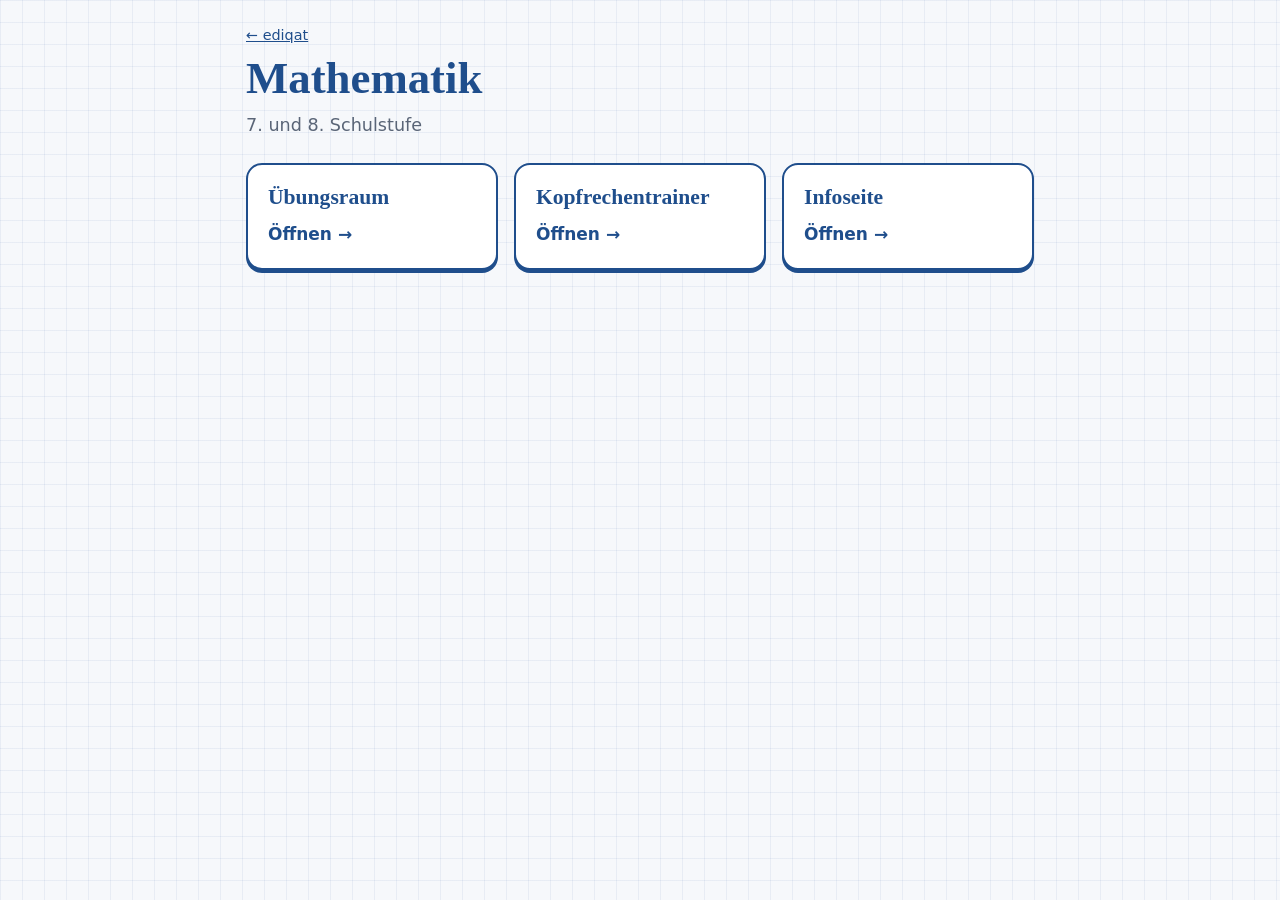
==== commit f3ccb94e: "Mathematik: Kachel und Seite Kopfrechentrainer" ====
--- a/mathe/index.html
+++ b/mathe/index.html
@@ -23,6 +23,10 @@
     <h2>Übungsraum</h2>
     <span class="los">Öffnen →</span>
   </a>
+  <a class="kachel" href="kopfrechnen/index.html">
+    <h2>Kopfrechentrainer</h2>
+    <span class="los">Öffnen →</span>
+  </a>
   <a class="kachel" href="info/index.html">
     <h2>Infoseite</h2>
     <span class="los">Öffnen →</span>
